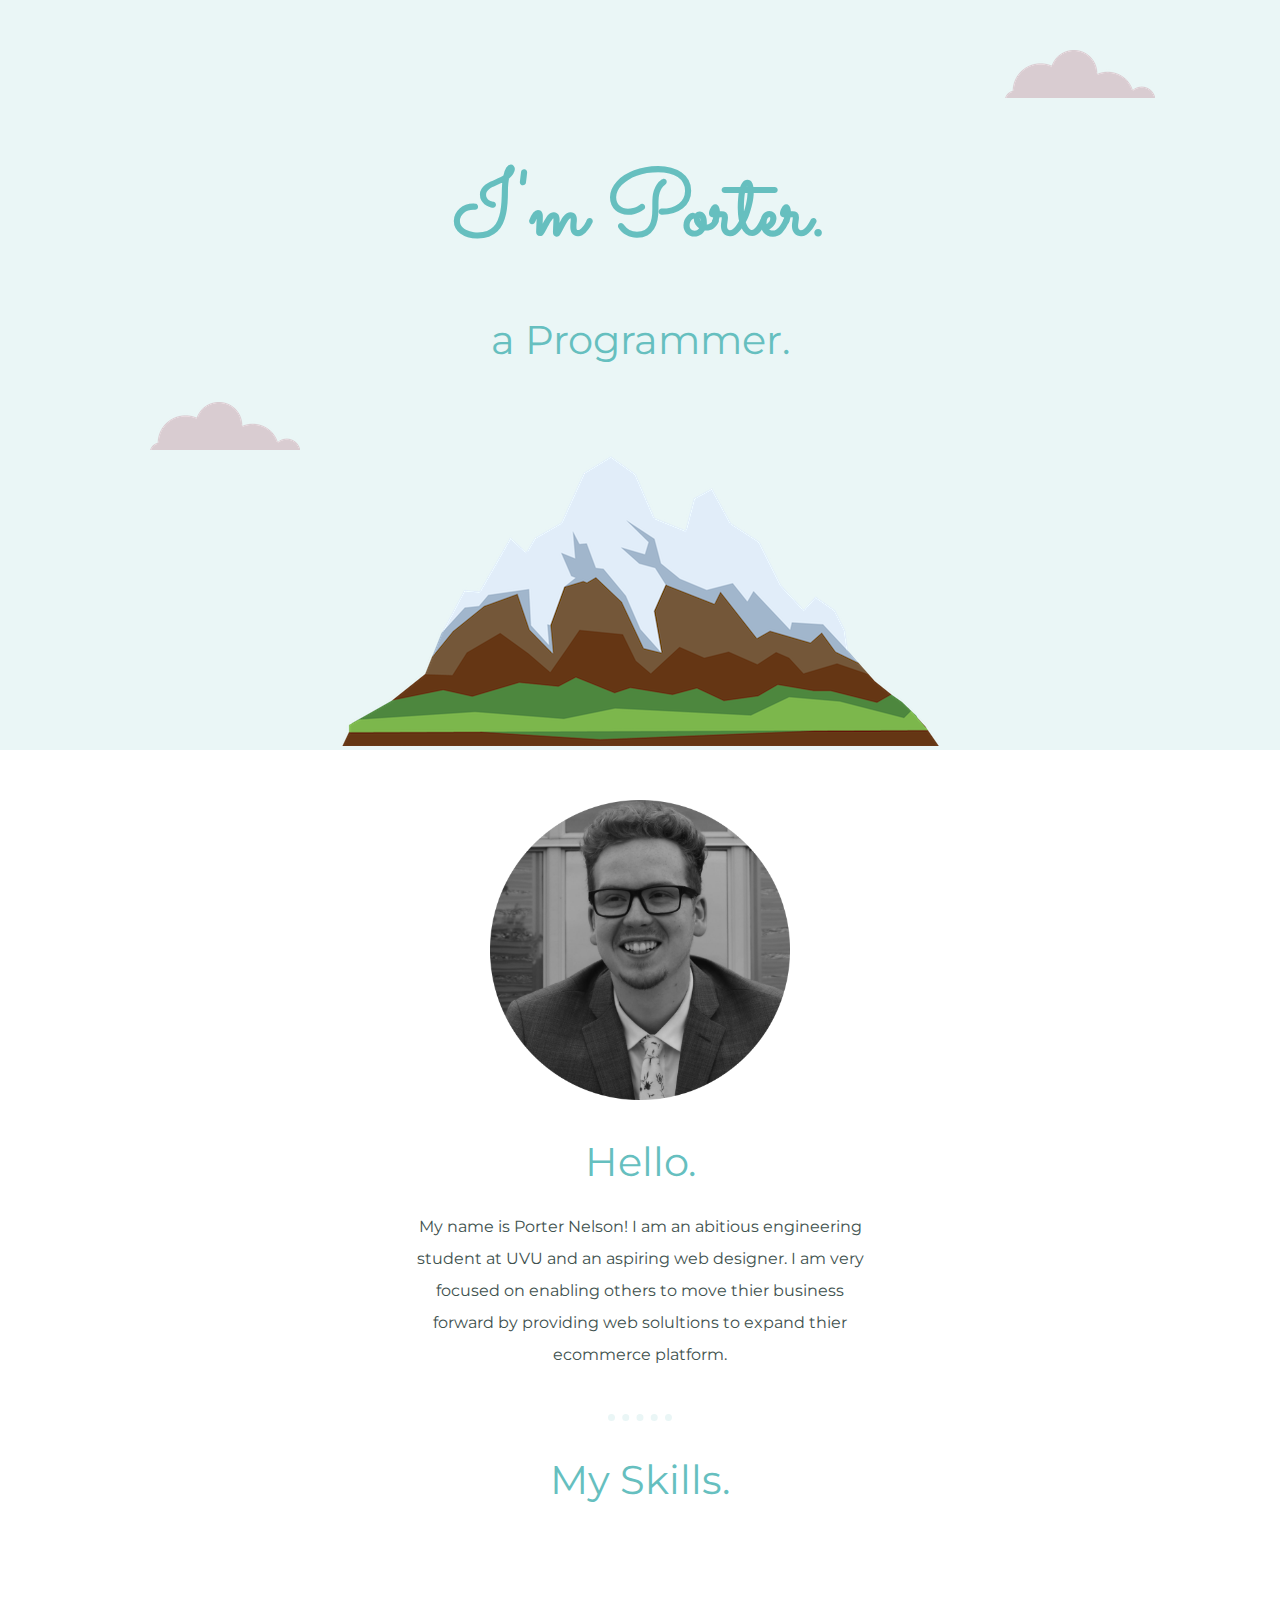
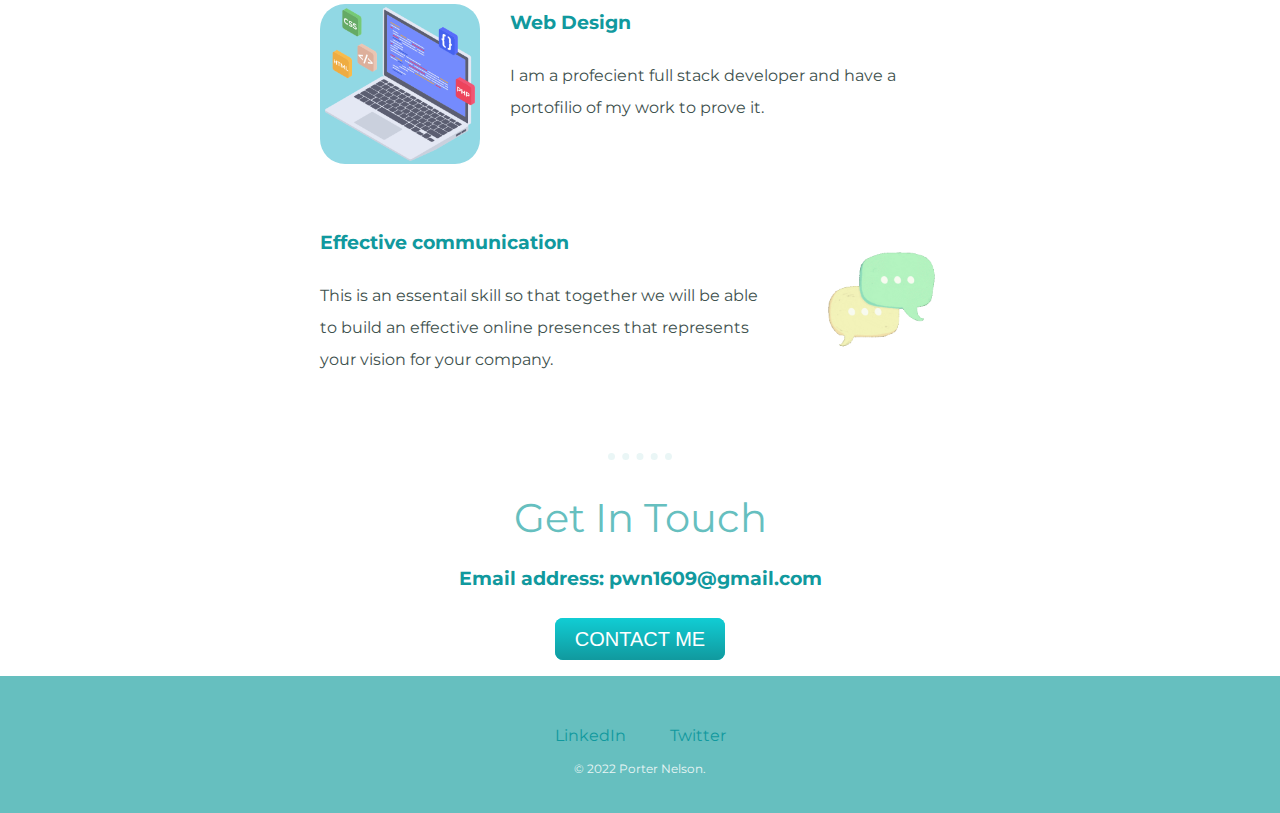
==== index.html @ 85ba3ff8 "Add files via upload" ====
<!DOCTYPE html>
<html lang="en">
<head>
    <meta charset="UTF-8">
    <title>Porter Nelson</title>
    <link rel="stylesheet" href="CSS/styles.css">
    <link rel="icon" href="images/favicon.ico">
    <link rel="preconnect" href="https://fonts.googleapis.com"><link rel="preconnect" href="https://fonts.gstatic.com" crossorigin><link href="https://fonts.googleapis.com/css2?family=Montserrat&family=Sacramento&display=swap" rel="stylesheet">
</head>
<body>
    <div class="topContainer">
        <img src="images/cloud.png" class="topCloud" alt="cloud-img">
        <h1 class="mainHeading">I'm Porter.</h1>
        <h2>a Programmer.</h2>
        <img src="images/cloud.png" class="bottomCloud" alt="cloud-img">
        <img src="images/mountain.png" alt="mountain-img">

    </div>
    <div class="middleContainer">
        <div class="profile">
          <img src="images/Profile-Pic-modified (1).png" alt="Profile-Pic" width="300" height="300">
          <h2>Hello.</h2>
          <p class="bio-text">My name is Porter Nelson! I am an abitious engineering student at UVU and an aspiring web designer. I am very focused on enabling others to move thier business forward by providing web solultions to expand thier ecommerce platform. </p>
        </div>
        <br>
        <hr>
        <div class="skills">
          <h2>My Skills.</h2>
          <div class="skill-row">
            <img class="coding-img" src="images/web-development.png" height="250" width="250">
            <h3>Web Design</h3>
            <p>I am a profecient full stack developer and have a portofilio of my work to prove it.</p>
          </div>
          <div class="skill-row">
            <img class="communication-img" src="images/giphy.gif" alt="">
            <h3>Effective communication</h3>
            <p>This is an essentail skill so that together we will be able to build an effective online presences that represents your vision for your company.</p>
          </div>
        </div>
        <br>
        <hr>
        <div class="contact-me">
          <h2>Get In Touch</h2>
          <h3>Email address: pwn1609@gmail.com</h3>
          <br>
          <a class="btn" href="mailto:pwn1609@gmail.com">CONTACT ME</a>
        </div>
      </div>
      
      <div class="bottomContainer">
        <a class="footer-link" href="https://www.linkedin.com/">LinkedIn</a>
        <a class="footer-link" href="https://twitter.com/">Twitter</a>
        <p class="copyright">© 2022 Porter Nelson.</p>
      </div>
      
</body>
</html>
---- CSS/styles.css ----
body{
    text-align: center;
    margin: 0;
    font-family: 'Montserrat', sans-serif;
}

.mainHeading{
    font-family: 'Sacramento', cursive;
    font-size: 90px;
    margin: 50px auto 0 auto;
    color: #66BFBF;
}

h2{
    font-size: 2.5rem;
    color: #66BFBF;
    font-weight: normal;
    margin-bottom: 25px;
}

h3{
    color: #11999E;
}

a{
    color: #11999E;
    font-family: 'Montserrat', sans-serif;
    margin: 10px 20px;
    text-decoration: none;
}

a:hover{
    color: #EAF6F6;
}

p{
    line-height: 2;
}

.skill-row{
    width: 50%;
    margin: 100px auto 100px auto;
    text-align: left;
    line-height: 2;
    margin-bottom: 50px;
}

.coding-img{
    width: 25%;
    height: 25%;
    float: left;
    margin-right: 30px;
    border-radius: 25px;
    background-color: #91D8E4;
}

.communication-img{
    width: 25%;
    float: right;
    margin-left: 30px;
}

.topContainer{
    padding-top: 100px;
    background-color: #EAF6F6;
    margin-top: 0px;
    position: relative;
}

.bio-text{
    margin-left: auto;
    margin-right: auto;
    width: 35%;
}

.middleContainer{
    padding-top: 25px;
    color: #40514E;
    margin: 25px auto 25px auto;
}

.bottomContainer{
    background-color: #66BFBF;
    padding: 50px 0px 20px 0px;
}

.topCloud{
    position: absolute;
    right: 125px;
    top: 50px;
}

.bottomCloud {
    position: absolute;
    left: 150px;
    bottom: 300px;
}

.btn {
    background: #11cdd4;
    background-image: -webkit-linear-gradient(top, #11cdd4, #11999e);
    background-image: -moz-linear-gradient(top, #11cdd4, #11999e);
    background-image: -ms-linear-gradient(top, #11cdd4, #11999e);
    background-image: -o-linear-gradient(top, #11cdd4, #11999e);
    background-image: linear-gradient(to bottom, #11cdd4, #11999e);
    -webkit-border-radius: 8;
    -moz-border-radius: 8;
    border-radius: 8px;
    font-family: Arial;
    color: #ffffff;
    font-size: 20px;
    padding: 10px 20px 10px 20px;
    text-decoration: none;
  }
  
.btn:hover {
    background: #30e3cb;
    background-image: -webkit-linear-gradient(top, #30e3cb, #2bc4ad);
    background-image: -moz-linear-gradient(top, #30e3cb, #2bc4ad);
    background-image: -ms-linear-gradient(top, #30e3cb, #2bc4ad);
    background-image: -o-linear-gradient(top, #30e3cb, #2bc4ad);
    background-image: linear-gradient(to bottom, #30e3cb, #2bc4ad);
    text-decoration: none;
  }

hr {
    border-style: dotted none none;
    background-color: transparent;
    border-color: #EAF6F6;
    border-width: 7px;
    width: 5%;
}

.footer-link{
    color: #11999e;
    margin: 370;
}

.copyright{
    color: #EAF6F6;
    font-size: .75rem;
}
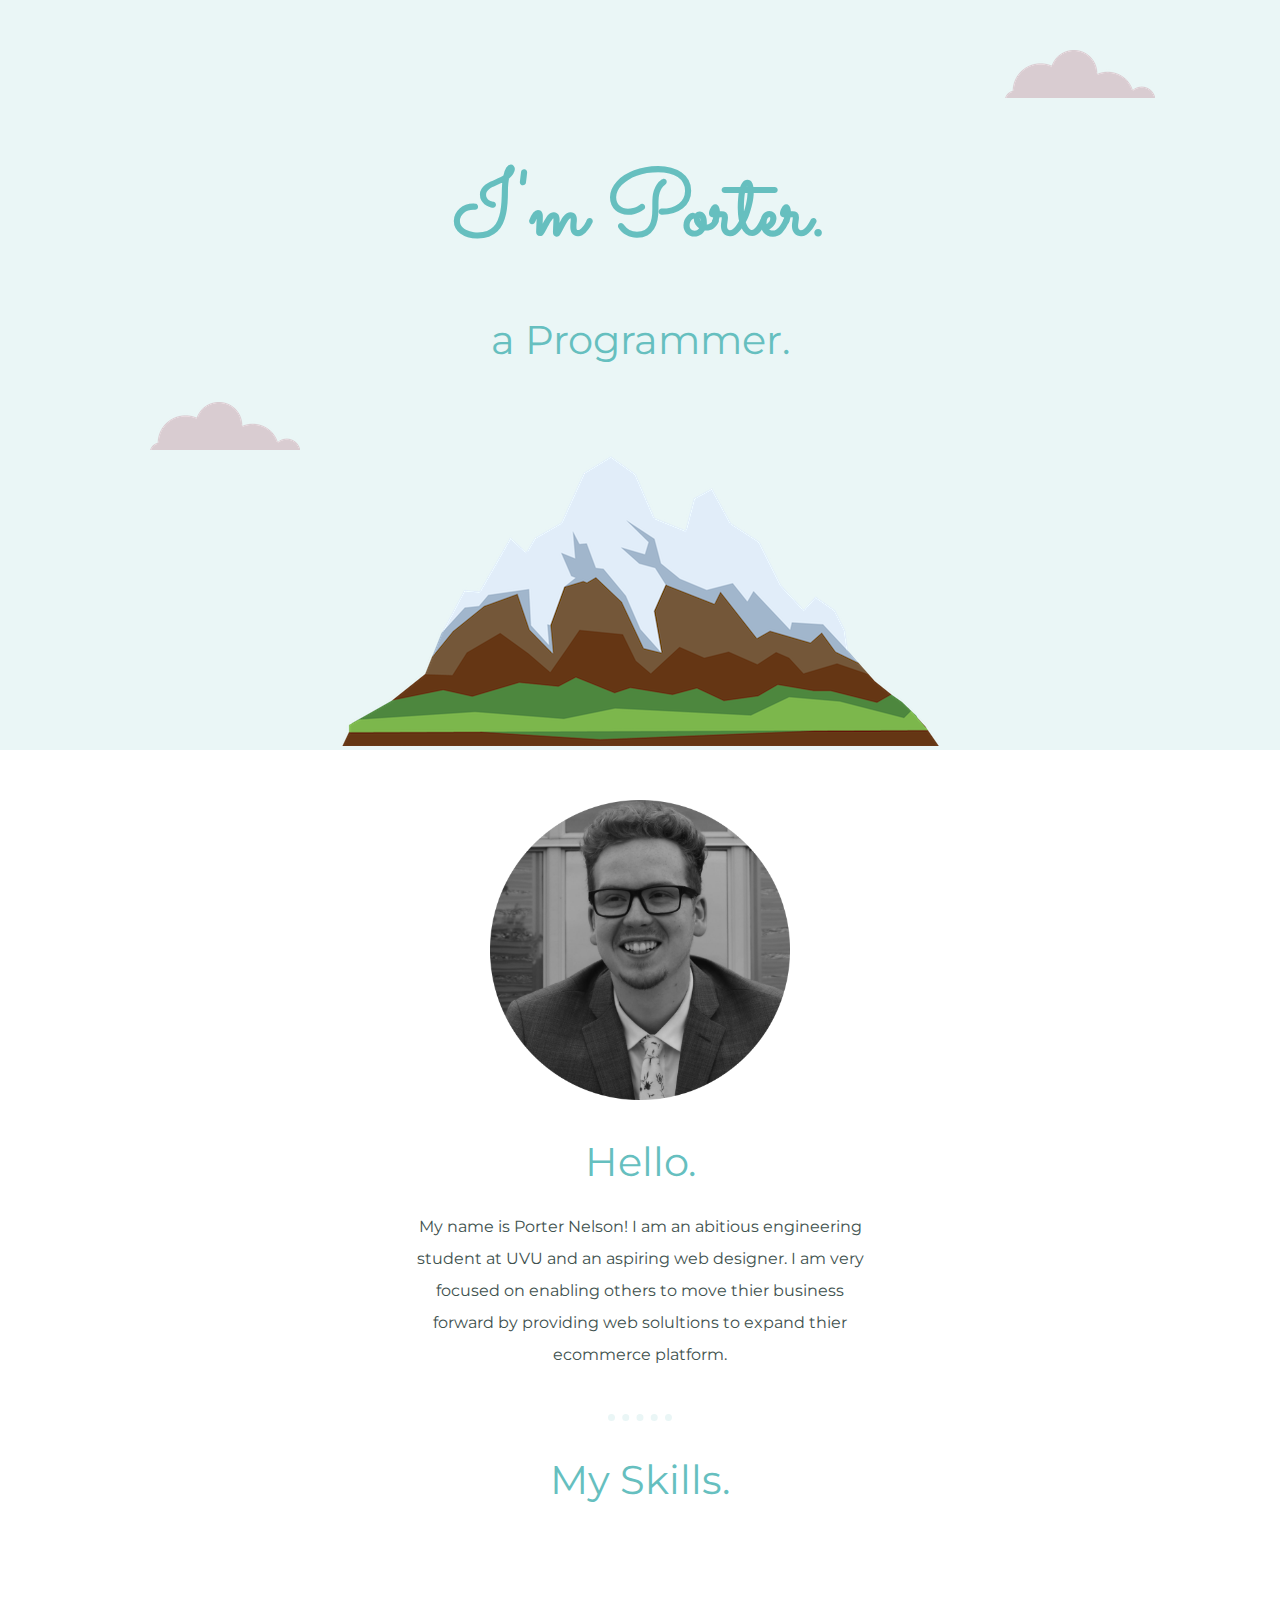
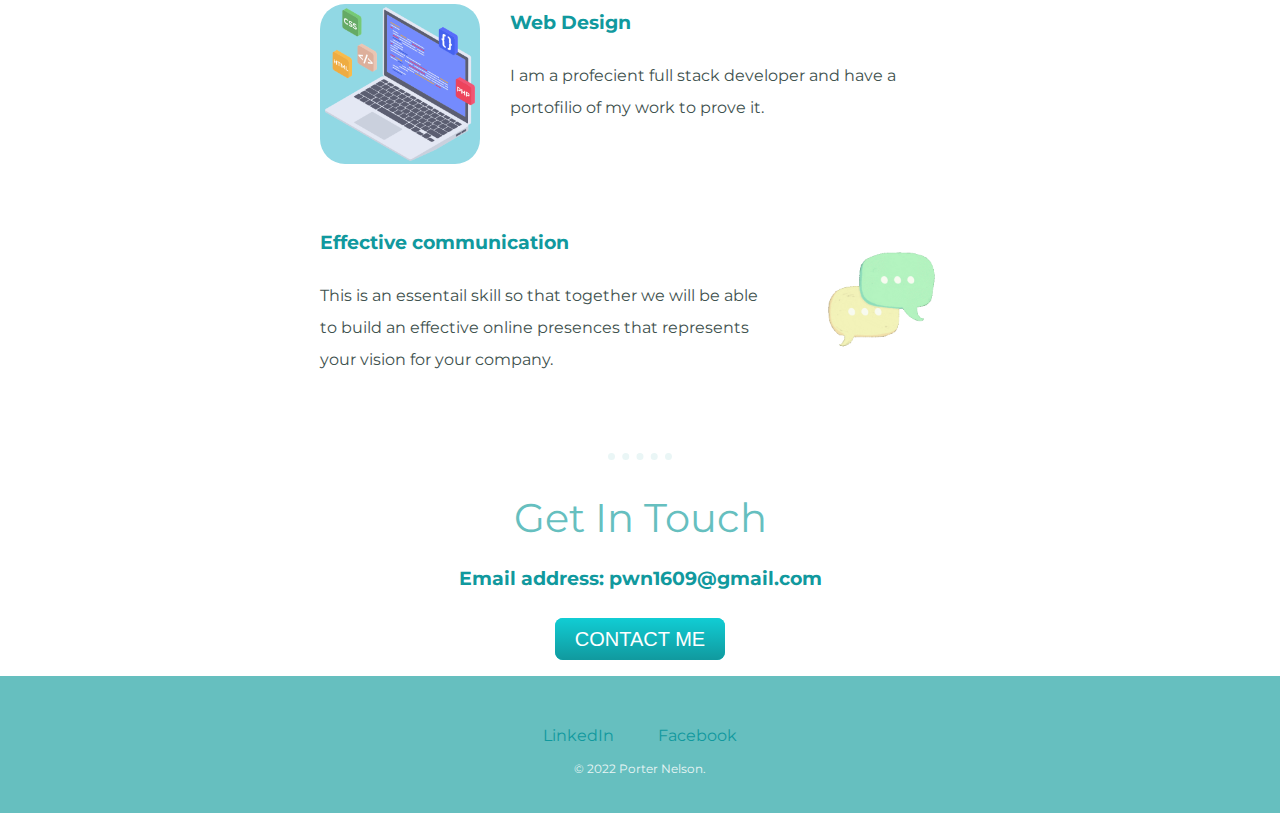
==== commit b1f3e305: "Update index.html" ====
--- a/index.html
+++ b/index.html
@@ -48,10 +48,12 @@
       </div>
       
       <div class="bottomContainer">
-        <a class="footer-link" href="https://www.linkedin.com/">LinkedIn</a>
-        <a class="footer-link" href="https://twitter.com/">Twitter</a>
+        <a class="footer-link" href="https://www.linkedin.com/in/porter-nelson-4789a6257
+">LinkedIn</a>
+        <a class="footer-link" href="https://facebook.com/porter.nelson.96
+">Facebook</a>
         <p class="copyright">© 2022 Porter Nelson.</p>
       </div>
       
 </body>
-</html>+</html>
